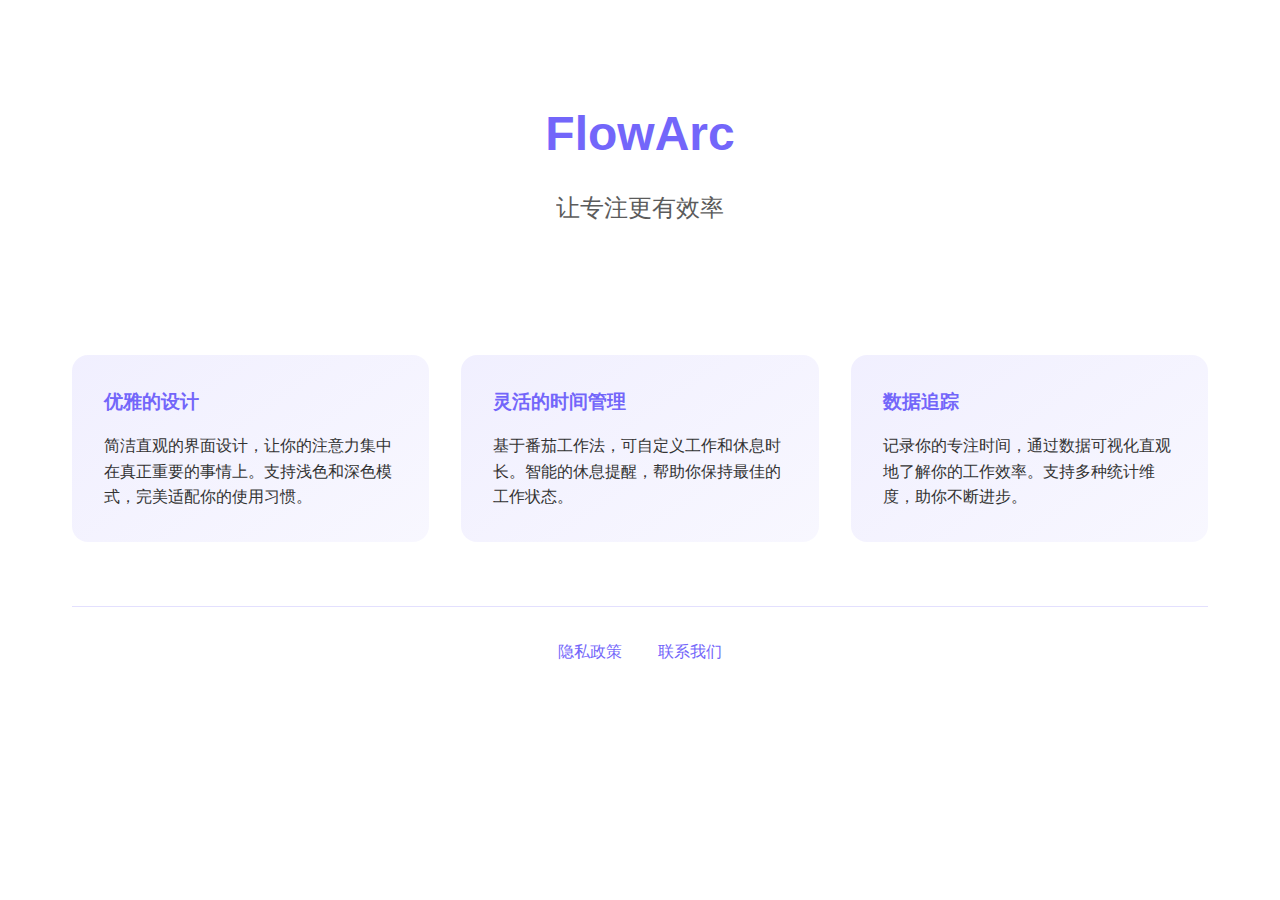
==== index.html @ 44b21875 "初始化提交" ====
<!DOCTYPE html>
<html lang="zh">
<head>
    <meta charset="UTF-8">
    <meta name="viewport" content="width=device-width, initial-scale=1.0">
    <title>FlowArc - 让专注更有效率</title>
    <style>
        :root {
            --accent-color: #7366FA;
            --text-color: #333;
            --bg-color: #fff;
        }
        
        @media (prefers-color-scheme: dark) {
            :root {
                --accent-color: #8C80FF;
                --text-color: #fff;
                --bg-color: #111;
            }
        }
        
        * {
            margin: 0;
            padding: 0;
            box-sizing: border-box;
        }
        
        body {
            font-family: -apple-system, BlinkMacSystemFont, "Segoe UI", Roboto, Helvetica, Arial, sans-serif;
            line-height: 1.6;
            color: var(--text-color);
            background-color: var(--bg-color);
        }
        
        .container {
            max-width: 1200px;
            margin: 0 auto;
            padding: 2rem;
        }
        
        header {
            text-align: center;
            padding: 4rem 0;
        }
        
        h1 {
            font-size: 3rem;
            margin-bottom: 1rem;
            color: var(--accent-color);
        }
        
        .subtitle {
            font-size: 1.5rem;
            color: var(--text-color);
            opacity: 0.8;
        }
        
        .features {
            display: grid;
            grid-template-columns: repeat(auto-fit, minmax(300px, 1fr));
            gap: 2rem;
            margin: 4rem 0;
        }
        
        .feature {
            padding: 2rem;
            border-radius: 1rem;
            background: linear-gradient(145deg, rgba(115, 102, 250, 0.1), rgba(115, 102, 250, 0.05));
        }
        
        .feature h3 {
            color: var(--accent-color);
            margin-bottom: 1rem;
        }
        
        footer {
            text-align: center;
            padding: 2rem;
            margin-top: 4rem;
            border-top: 1px solid rgba(115, 102, 250, 0.2);
        }
        
        .footer-links a {
            color: var(--accent-color);
            text-decoration: none;
            margin: 0 1rem;
        }
        
        .footer-links a:hover {
            text-decoration: underline;
        }
    </style>
</head>
<body>
    <div class="container">
        <header>
            <h1>FlowArc</h1>
            <p class="subtitle">让专注更有效率</p>
        </header>

        <div class="features">
            <div class="feature">
                <h3>优雅的设计</h3>
                <p>简洁直观的界面设计，让你的注意力集中在真正重要的事情上。支持浅色和深色模式，完美适配你的使用习惯。</p>
            </div>
            <div class="feature">
                <h3>灵活的时间管理</h3>
                <p>基于番茄工作法，可自定义工作和休息时长。智能的休息提醒，帮助你保持最佳的工作状态。</p>
            </div>
            <div class="feature">
                <h3>数据追踪</h3>
                <p>记录你的专注时间，通过数据可视化直观地了解你的工作效率。支持多种统计维度，助你不断进步。</p>
            </div>
        </div>

        <footer>
            <div class="footer-links">
                <a href="privacy.html">隐私政策</a>
                <a href="mailto:support@flowarc.app">联系我们</a>
            </div>
        </footer>
    </div>
</body>
</html>
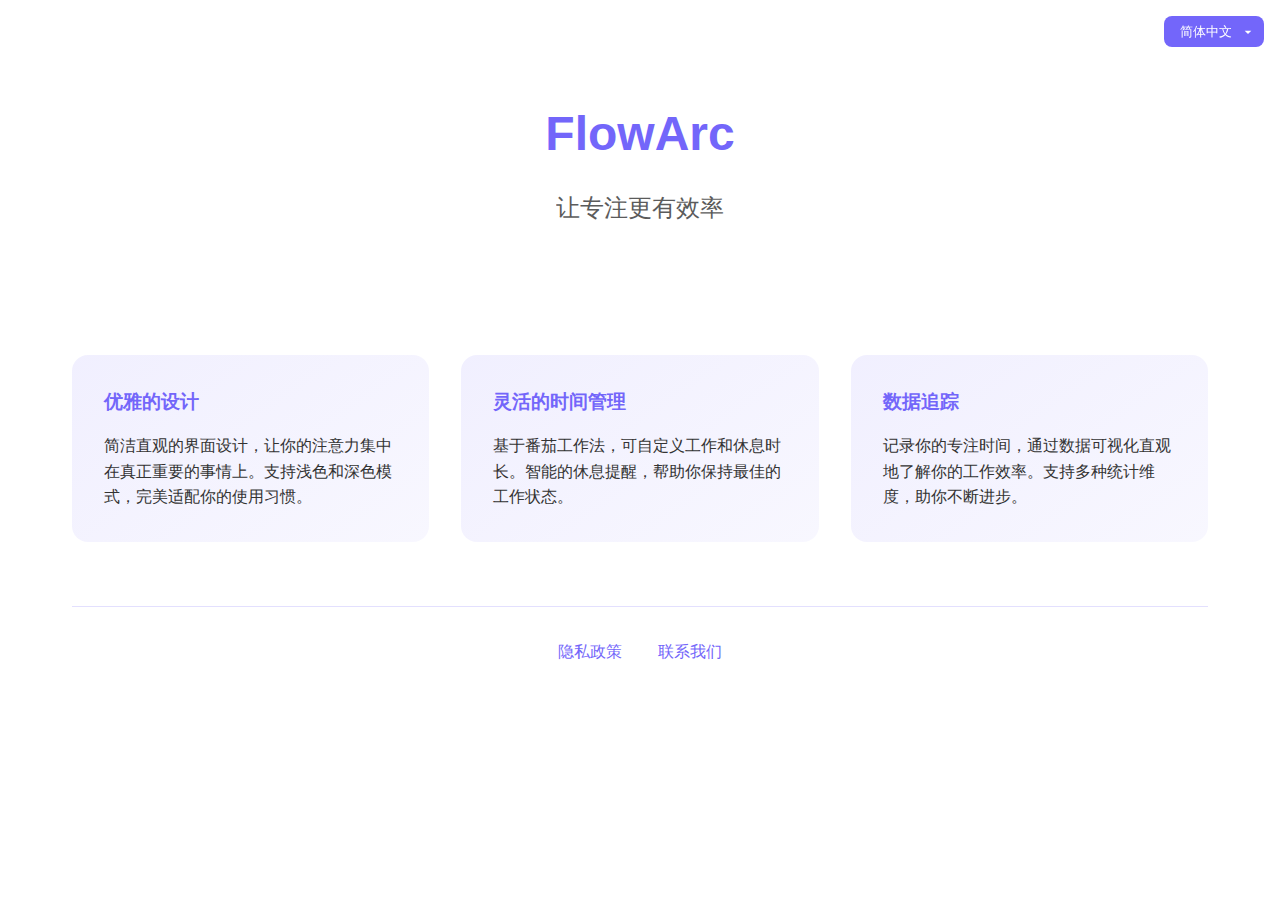
==== commit c1923379: "增加多国语言的本地化" ====
--- a/index.html
+++ b/index.html
@@ -3,7 +3,9 @@
 <head>
     <meta charset="UTF-8">
     <meta name="viewport" content="width=device-width, initial-scale=1.0">
-    <title>FlowArc - 让专注更有效率</title>
+    <title data-i18n="appName">FlowArc - 让专注更有效率</title>
+    <link rel="stylesheet" href="styles.css">
+    <script src="i18n.js"></script>
     <style>
         :root {
             --accent-color: #7366FA;
@@ -94,29 +96,29 @@
 <body>
     <div class="container">
         <header>
-            <h1>FlowArc</h1>
-            <p class="subtitle">让专注更有效率</p>
+            <h1 data-i18n="appName">FlowArc</h1>
+            <p class="subtitle" data-i18n="slogan">让专注更有效率</p>
         </header>
 
         <div class="features">
             <div class="feature">
-                <h3>优雅的设计</h3>
-                <p>简洁直观的界面设计，让你的注意力集中在真正重要的事情上。支持浅色和深色模式，完美适配你的使用习惯。</p>
+                <h3 data-i18n="features.design.title">优雅的设计</h3>
+                <p data-i18n="features.design.description">简洁直观的界面设计，让你的注意力集中在真正重要的事情上。支持浅色和深色模式，完美适配你的使用习惯。</p>
             </div>
             <div class="feature">
-                <h3>灵活的时间管理</h3>
-                <p>基于番茄工作法，可自定义工作和休息时长。智能的休息提醒，帮助你保持最佳的工作状态。</p>
+                <h3 data-i18n="features.timeManagement.title">灵活的时间管理</h3>
+                <p data-i18n="features.timeManagement.description">基于番茄工作法，可自定义工作和休息时长。智能的休息提醒，帮助你保持最佳的工作状态。</p>
             </div>
             <div class="feature">
-                <h3>数据追踪</h3>
-                <p>记录你的专注时间，通过数据可视化直观地了解你的工作效率。支持多种统计维度，助你不断进步。</p>
+                <h3 data-i18n="features.dataTracking.title">数据追踪</h3>
+                <p data-i18n="features.dataTracking.description">记录你的专注时间，通过数据可视化直观地了解你的工作效率。支持多种统计维度，助你不断进步。</p>
             </div>
         </div>
 
         <footer>
             <div class="footer-links">
-                <a href="privacy.html">隐私政策</a>
-                <a href="mailto:support@flowarc.app">联系我们</a>
+                <a href="privacy.html" data-i18n="footer.privacy">隐私政策</a>
+                <a href="mailto:support@badships.com" data-i18n="footer.contact">联系我们</a>
             </div>
         </footer>
     </div>
--- a/styles.css
+++ b/styles.css
@@ -0,0 +1,27 @@
+.language-switcher {
+  position: fixed;
+  top: 1rem;
+  right: 1rem;
+  z-index: 1000;
+}
+
+.language-switcher select {
+  background: var(--accent-color);
+  color: white;
+  border: none;
+  padding: 0.5rem 1rem;
+  border-radius: 0.5rem;
+  cursor: pointer;
+  appearance: none;
+  -webkit-appearance: none;
+  -moz-appearance: none;
+  padding-right: 2rem;
+  background-image: url("data:image/svg+xml;charset=UTF-8,%3csvg xmlns='http://www.w3.org/2000/svg' viewBox='0 0 24 24' fill='white'%3e%3cpath d='M7 10l5 5 5-5z'/%3e%3c/svg%3e");
+  background-repeat: no-repeat;
+  background-position: right 0.5rem center;
+  background-size: 1rem;
+}
+
+.language-switcher select:hover {
+  opacity: 0.9;
+}